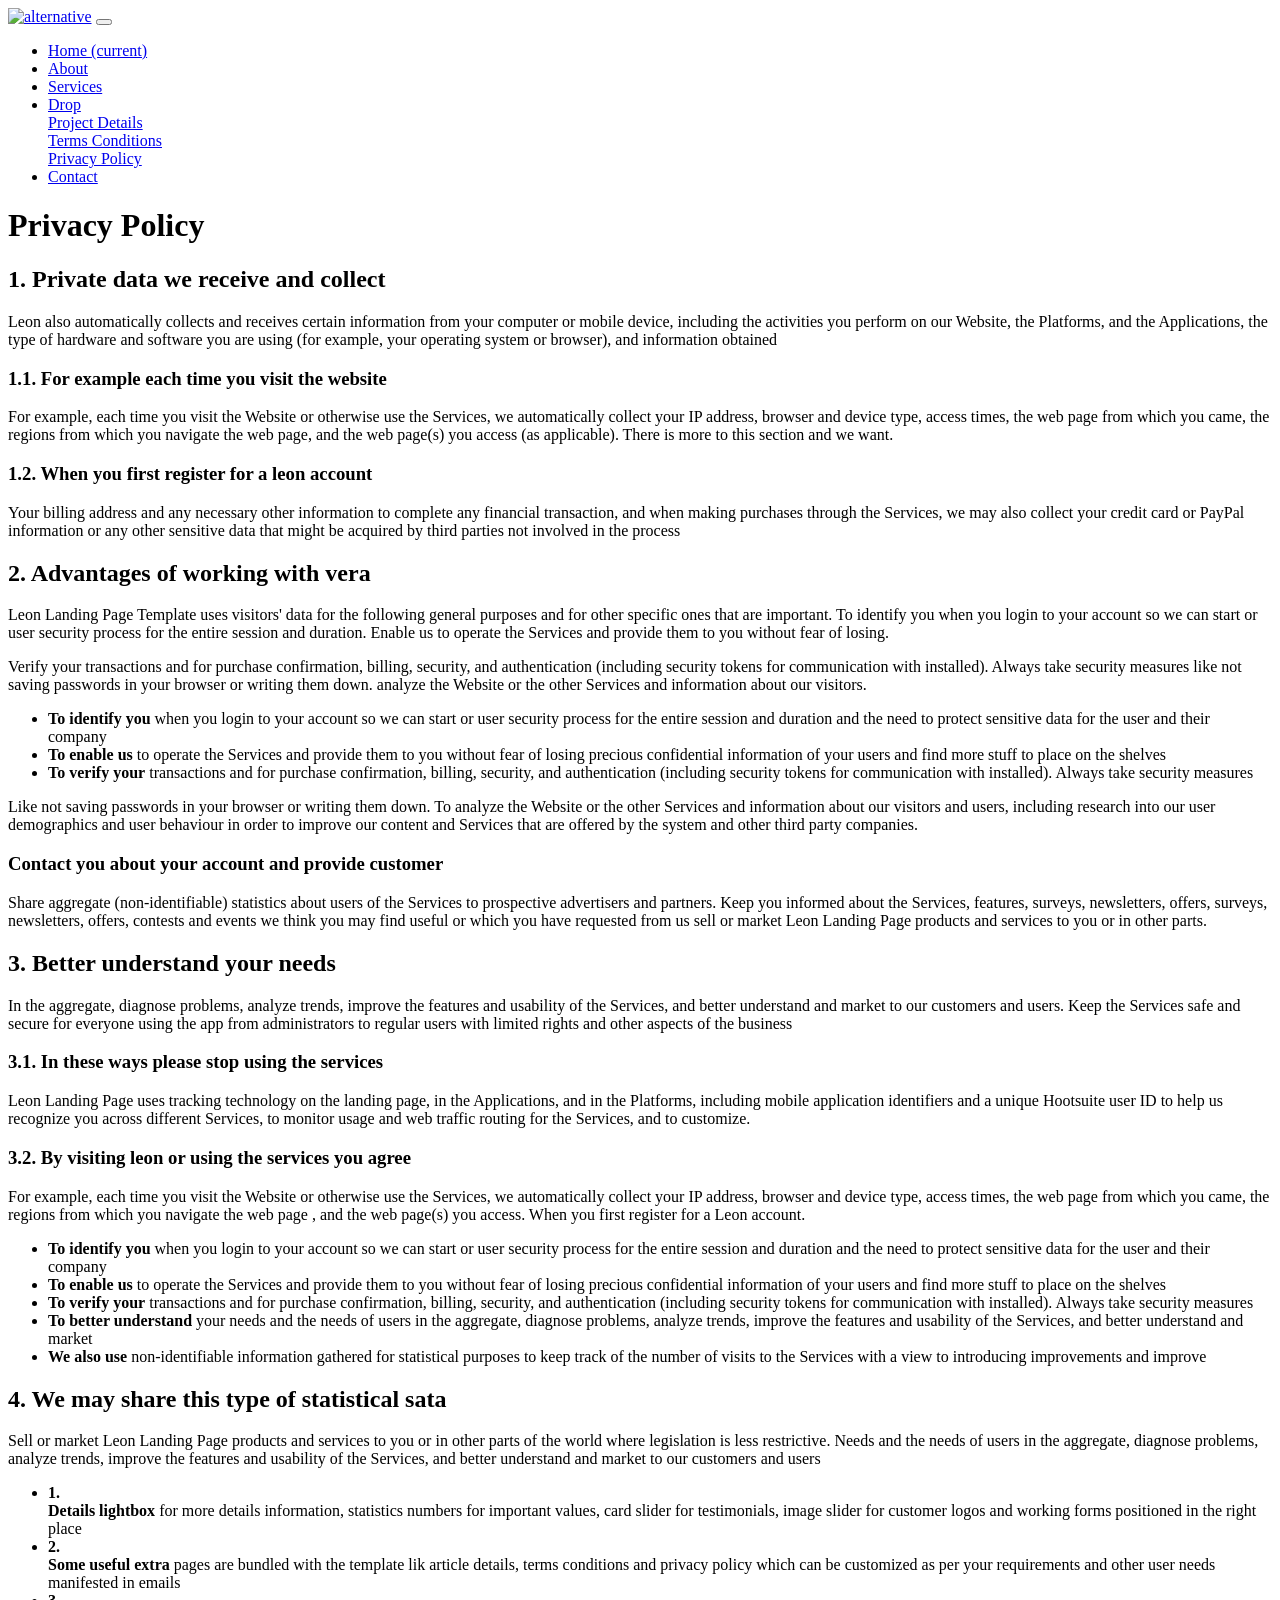
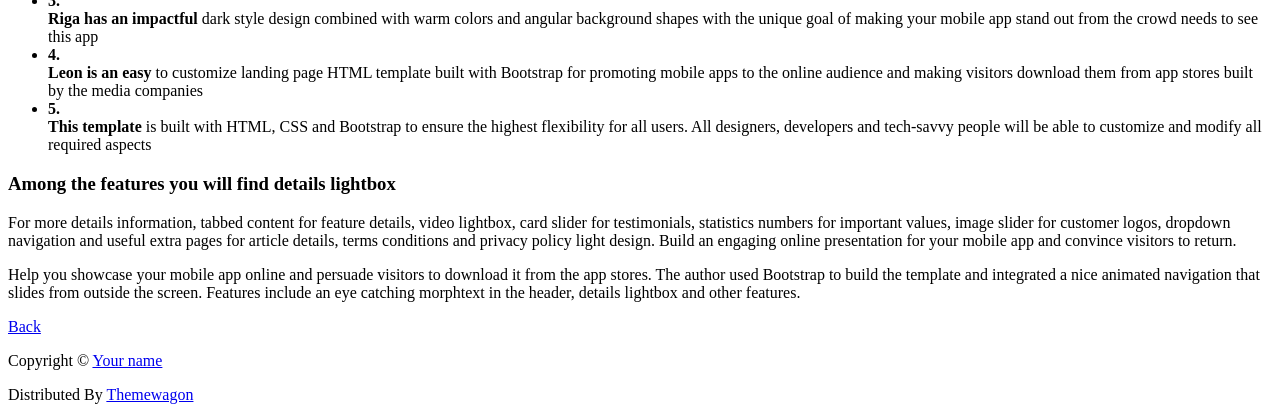
==== privacy.html @ e58524a7 "adding files" ====
<!DOCTYPE html>
<html lang="en">
<head>
    <meta charset="utf-8">
    <meta name="viewport" content="width=device-width, initial-scale=1, shrink-to-fit=no">
    
    <!-- SEO Meta Tags -->
    <meta name="description" content="Your description">
    <meta name="author" content="Your name">

    <!-- OG Meta Tags to improve the way the post looks when you share the page on Facebook, Twitter, LinkedIn -->
	<meta property="og:site_name" content="" /> <!-- website name -->
	<meta property="og:site" content="" /> <!-- website link -->
	<meta property="og:title" content=""/> <!-- title shown in the actual shared post -->
	<meta property="og:description" content="" /> <!-- description shown in the actual shared post -->
	<meta property="og:image" content="" /> <!-- image link, make sure it's jpg -->
	<meta property="og:url" content="" /> <!-- where do you want your post to link to -->
	<meta name="twitter:card" content="summary_large_image"> <!-- to have large image post format in Twitter -->

    <!-- Webpage Title -->
    <title>Privacy Policy - Mark</title>
    
    <!-- Styles -->
    <link rel="preconnect" href="https://fonts.gstatic.com">
    <link href="https://fonts.googleapis.com/css2?family=Open+Sans:ital,wght@0,400;0,600;0,700;1,400&family=Poppins:wght@600&display=swap" rel="stylesheet">
    <link href="css/bootstrap.css" rel="stylesheet">
    <link href="css/fontawesome-all.css" rel="stylesheet">
	<link href="css/styles.css" rel="stylesheet">
	
	<!-- Favicon  -->
    <link rel="icon" href="images/favicon.png">
</head>
<body data-spy="scroll" data-target=".fixed-top">
    
    <!-- Navigation -->
    <nav class="navbar navbar-expand-lg fixed-top navbar-dark">
        <div class="container">
            
            <!-- Image Logo -->
            <a class="navbar-brand logo-image" href="index.html"><img src="images/logo.svg" alt="alternative"></a>  

            <!-- Text Logo - Use this if you don't have a graphic logo -->
            <!-- <a class="navbar-brand logo-text page-scroll" href="index.html">Mark</a> -->

            <button class="navbar-toggler p-0 border-0" type="button" data-toggle="offcanvas">
                <span class="navbar-toggler-icon"></span>
            </button>

            <div class="navbar-collapse offcanvas-collapse" id="navbarsExampleDefault">
                <ul class="navbar-nav ml-auto">
                    <li class="nav-item">
                        <a class="nav-link page-scroll" href="index.html#header">Home <span class="sr-only">(current)</span></a>
                    </li>
                    <li class="nav-item">
                        <a class="nav-link page-scroll" href="index.html#about">About</a>
                    </li>
                    <li class="nav-item">
                        <a class="nav-link page-scroll" href="index.html#services">Services</a>
                    </li>
                    <li class="nav-item dropdown">
                        <a class="nav-link dropdown-toggle" href="#" id="dropdown01" data-toggle="dropdown" aria-haspopup="true" aria-expanded="false">Drop</a>
                        <div class="dropdown-menu" aria-labelledby="dropdown01">
                            <a class="dropdown-item page-scroll" href="project.html">Project Details</a>
                            <div class="dropdown-divider"></div>
                            <a class="dropdown-item page-scroll" href="terms.html">Terms Conditions</a>
                            <div class="dropdown-divider"></div>
                            <a class="dropdown-item page-scroll" href="privacy.html">Privacy Policy</a>
                        </div>
                    </li>
                    <li class="nav-item">
                        <a class="nav-link page-scroll" href="index.html#contact">Contact</a>
                    </li>
                </ul>
                <span class="nav-item social-icons">
                    <span class="fa-stack">
                        <a href="#your-link">
                            <i class="fas fa-circle fa-stack-2x"></i>
                            <i class="fab fa-facebook-f fa-stack-1x"></i>
                        </a>
                    </span>
                    <span class="fa-stack">
                        <a href="#your-link">
                            <i class="fas fa-circle fa-stack-2x"></i>
                            <i class="fab fa-twitter fa-stack-1x"></i>
                        </a>
                    </span>
                </span>
            </div> <!-- end of navbar-collapse -->
        </div> <!-- end of container -->
    </nav> <!-- end of navbar -->
    <!-- end of navigation -->


    <!-- Header -->
    <header class="ex-header">
        <div class="container">
            <div class="row">
                <div class="col-xl-10 offset-xl-1">
                    <h1>Privacy Policy</h1>
                </div> <!-- end of col -->
            </div> <!-- end of row -->
        </div> <!-- end of container -->
    </header> <!-- end of ex-header -->
    <!-- end of header -->


    <!-- Basic -->
    <div class="ex-basic-1 pt-5 pb-5">
        <div class="container">
            <div class="row">
                <div class="col-xl-10 offset-xl-1">
                    <h2 class="mt-5 mb-3">1. Private data we receive and collect</h2>
                    <p class="mb-5">Leon also automatically collects and receives certain information from your computer or mobile device, including the activities you perform on our Website, the Platforms, and the Applications, the type of hardware and software you are using (for example, your operating system or browser), and information obtained</p>
                    <h3>1.1. For example each time you visit the website</h3>
                    <p class="mb-5">For example, each time you visit the Website or otherwise use the Services, we automatically collect your IP address, browser and device type, access times, the web page from which you came, the regions from which you navigate the web page, and the web page(s) you access (as applicable). There is more to this section and we want.</p>
                    <h3>1.2. When you first register for a leon account</h3>
                    <p class="mb-5">Your billing address and any necessary other information to complete any financial transaction, and when making purchases through the Services, we may also collect your credit card or PayPal information or any other sensitive data that might be acquired by third parties not involved in the process</p>
                    
                    <h2 class="mb-3">2. Advantages of working with vera</h2>
                    <p>Leon Landing Page Template uses visitors' data for the following general purposes and for other specific ones that are important. To identify you when you login to your account so we can start or user security process for the entire session and duration. Enable us to operate the Services and provide them to you without fear of losing.</p>
                    <p class="mb-4">Verify your transactions and for purchase confirmation, billing, security, and authentication (including security tokens for communication with installed). Always take security measures like not saving passwords in your browser or writing them down. analyze the Website or the other Services and information about our visitors.</p>
                    <ul class="list-unstyled li-space-lg mb-4">
                        <li class="media">
                            <i class="fas fa-square"></i>
                            <div class="media-body"><strong>To identify you</strong> when you login to your account so we can start or user security process for the entire session and duration and the need to protect sensitive data for the user and their company</div>
                        </li>
                        <li class="media">
                            <i class="fas fa-square"></i>
                            <div class="media-body"><strong>To enable us</strong> to operate the Services and provide them to you without fear of losing precious confidential information of your users and find more stuff to place on the shelves</div>
                        </li>
                        <li class="media">
                            <i class="fas fa-square"></i>
                            <div class="media-body"><strong>To verify your</strong> transactions and for purchase confirmation, billing, security, and authentication (including security tokens for communication with installed). Always take security measures</div>
                        </li>
                    </ul>
                    <p class="mb-5">Like not saving passwords in your browser or writing them down. To analyze the Website or the other Services and information about our visitors and users, including research into our user demographics and user behaviour in order to improve our content and Services that are offered by the system and other third party companies.</p>
                    <div class="text-box mb-5">
                        <h3>Contact you about your account and provide customer</h3>
                        <p>Share aggregate (non-identifiable) statistics about users of the Services to prospective advertisers and partners. Keep you informed about the Services, features, surveys, newsletters, offers, surveys, newsletters, offers, contests and events we think you may find useful or which you have requested from us sell or market Leon Landing Page products and services to you or in other parts.</p>
                    </div> <!-- end of text-box -->
                    
                    <h2 class="mb-3">3. Better understand your needs</h2>
                    <p class="mb-5"> In the aggregate, diagnose problems, analyze trends, improve the features and usability of the Services, and better understand and market to our customers and users. Keep the Services safe and secure for everyone using the app from administrators to regular users with limited rights and other aspects of the business</p>
                    <h3>3.1. In these ways please stop using the services</h3>
                    <p class="mb-5">Leon Landing Page uses tracking technology on the landing page, in the Applications, and in the Platforms, including mobile application identifiers and a unique Hootsuite user ID to help us recognize you across different Services, to monitor usage and web traffic routing for the Services, and to customize.</p>
                    <h3>3.2. By visiting leon or using the services you agree</h3>
                    <p class="mb-5">For example, each time you visit the Website or otherwise use the Services, we automatically collect your IP address, browser and device type, access times, the web page from which you came, the regions from which you navigate the web page , and the web page(s) you access. When you first register for a Leon account.</p>
                    <div class="text-box mb-5">
                        <ul class="list-unstyled li-space-lg">
                            <li class="media">
                                <i class="fas fa-square"></i>
                                <div class="media-body"><strong>To identify you</strong> when you login to your account so we can start or user security process for the entire session and duration and the need to protect sensitive data for the user and their company</div>
                            </li>
                            <li class="media">
                                <i class="fas fa-square"></i>
                                <div class="media-body"><strong>To enable us</strong> to operate the Services and provide them to you without fear of losing precious confidential information of your users and find more stuff to place on the shelves</div>
                            </li>
                            <li class="media">
                                <i class="fas fa-square"></i>
                                <div class="media-body"><strong>To verify your</strong> transactions and for purchase confirmation, billing, security, and authentication (including security tokens for communication with installed). Always take security measures</div>
                            </li>
                            <li class="media">
                                <i class="fas fa-square"></i>
                                <div class="media-body"><strong>To better understand</strong> your needs and the needs of users in the aggregate, diagnose problems, analyze trends, improve the features and usability of the Services, and better understand and market</div>
                            </li>
                            <li class="media">
                                <i class="fas fa-square"></i>
                                <div class="media-body"><strong>We also use</strong> non-identifiable information gathered for statistical purposes to keep track of the number of visits to the Services with a view to introducing improvements and improve</div>
                            </li>
                        </ul>
                    </div> <!-- end of text-box -->
                    
                    <h2 class="mb-3">4. We may share this type of statistical sata</h2>
                    <p class="mb-4">Sell or market Leon Landing Page products and services to you or in other parts of the world where legislation is less restrictive. Needs and the needs of users in the aggregate, diagnose problems, analyze trends, improve the features and usability of the Services, and better understand and market to our customers and users</p>
                    <ul class="list-unstyled li-space-lg mb-5">
                        <li class="media">
                            <strong>1.</strong>
                            <div class="media-body"><strong>Details lightbox</strong> for more details information, statistics numbers for important values, card slider for testimonials, image slider for customer logos and working forms positioned in the right place</div>
                        </li>
                        <li class="media">
                            <strong>2.</strong>
                            <div class="media-body"><strong>Some useful extra</strong> pages are bundled with the template lik article details, terms conditions and privacy policy which can be customized as per your requirements and other user needs manifested in emails</div>
                        </li>
                        <li class="media">
                            <strong>3.</strong>
                            <div class="media-body"><strong>Riga has an impactful</strong> dark style design combined with warm colors and angular background shapes with the unique goal of making your mobile app stand out from the crowd needs to see this app</div>
                        </li>
                        <li class="media">
                            <strong>4.</strong>
                            <div class="media-body"><strong>Leon is an easy</strong> to customize landing page HTML template built with Bootstrap for promoting mobile apps to the online audience and making visitors download them from app stores built by the media companies</div>
                        </li>
                        <li class="media">
                            <strong>5.</strong>
                            <div class="media-body"><strong>This template</strong> is built with HTML, CSS and Bootstrap to ensure the highest flexibility for all users. All designers, developers and tech-savvy people will be able to customize and modify all required aspects</div>
                        </li>
                    </ul>
                    
                    <div class="text-box mb-5">
                        <h3>Among the features you will find details lightbox</h3>
                        <p>For more details information, tabbed content for feature details, video lightbox, card slider for testimonials, statistics numbers for important values, image slider for customer logos, dropdown navigation and useful extra pages for article details, terms conditions and privacy policy light design. Build an engaging online presentation for your mobile app and convince visitors to return.</p>
                    </div> <!-- end of text-box -->
                    <p class="mb-5">Help you showcase your mobile app online and persuade visitors to download it from the app stores. The author used Bootstrap to build the template and integrated a nice animated navigation that slides from outside the screen. Features include an eye catching morphtext in the header, details lightbox and other features.</p>
                    
                    <a class="btn-solid-reg mb-5" href="index.html">Back</a>
                </div> <!-- end of col -->
            </div> <!-- end of row -->
        </div> <!-- end of container -->
    </div> <!-- end of ex-basic-1 -->
    <!-- end of basic -->


    <!-- Footer -->
    <div class="footer bg-gray">
        <div class="container">
            <div class="row">
                <div class="col-lg-12">
                    <div class="social-container">
                        <span class="fa-stack">
                            <a href="#your-link">
                                <i class="fas fa-circle fa-stack-2x"></i>
                                <i class="fab fa-facebook-f fa-stack-1x"></i>
                            </a>
                        </span>
                        <span class="fa-stack">
                            <a href="#your-link">
                                <i class="fas fa-circle fa-stack-2x"></i>
                                <i class="fab fa-twitter fa-stack-1x"></i>
                            </a>
                        </span>
                        <span class="fa-stack">
                            <a href="#your-link">
                                <i class="fas fa-circle fa-stack-2x"></i>
                                <i class="fab fa-pinterest-p fa-stack-1x"></i>
                            </a>
                        </span>
                        <span class="fa-stack">
                            <a href="#your-link">
                                <i class="fas fa-circle fa-stack-2x"></i>
                                <i class="fab fa-instagram fa-stack-1x"></i>
                            </a>
                        </span>
                        <span class="fa-stack">
                            <a href="#your-link">
                                <i class="fas fa-circle fa-stack-2x"></i>
                                <i class="fab fa-youtube fa-stack-1x"></i>
                            </a>
                        </span>
                    </div> <!-- end of social-container -->
                </div> <!-- end of col -->
            </div> <!-- end of row -->
        </div> <!-- end of container -->
    </div> <!-- end of footer -->  
    <!-- end of footer -->


    <!-- Copyright -->
    <div class="copyright bg-gray">
        <div class="container">
            <div class="row">
                <div class="col-lg-12">
                    <p class="p-small">Copyright © <a class="no-line" href="#your-link">Your name</a></p>
                </div> <!-- end of col -->
            </div> <!-- enf of row -->
        </div> <!-- end of container -->

        <div class="container">
            <div class="row">
                <div class="col-lg-12">
                    <p class="p-small">Distributed By <a class="no-line" href="https://themewagon.com/">Themewagon</a></p>
                </div> <!-- end of col -->
            </div> <!-- enf of row -->
        </div> <!-- end of container -->
    </div> <!-- end of copyright --> 
    <!-- end of copyright -->
    
    	
    <!-- Scripts -->
    <script src="js/jquery.min.js"></script> <!-- jQuery for Bootstrap's JavaScript plugins -->
    <script src="js/bootstrap.min.js"></script> <!-- Bootstrap framework -->
    <script src="js/jquery.easing.min.js"></script> <!-- jQuery Easing for smooth scrolling between anchors -->
    <script src="js/scripts.js"></script> <!-- Custom scripts -->
</body>
</html>
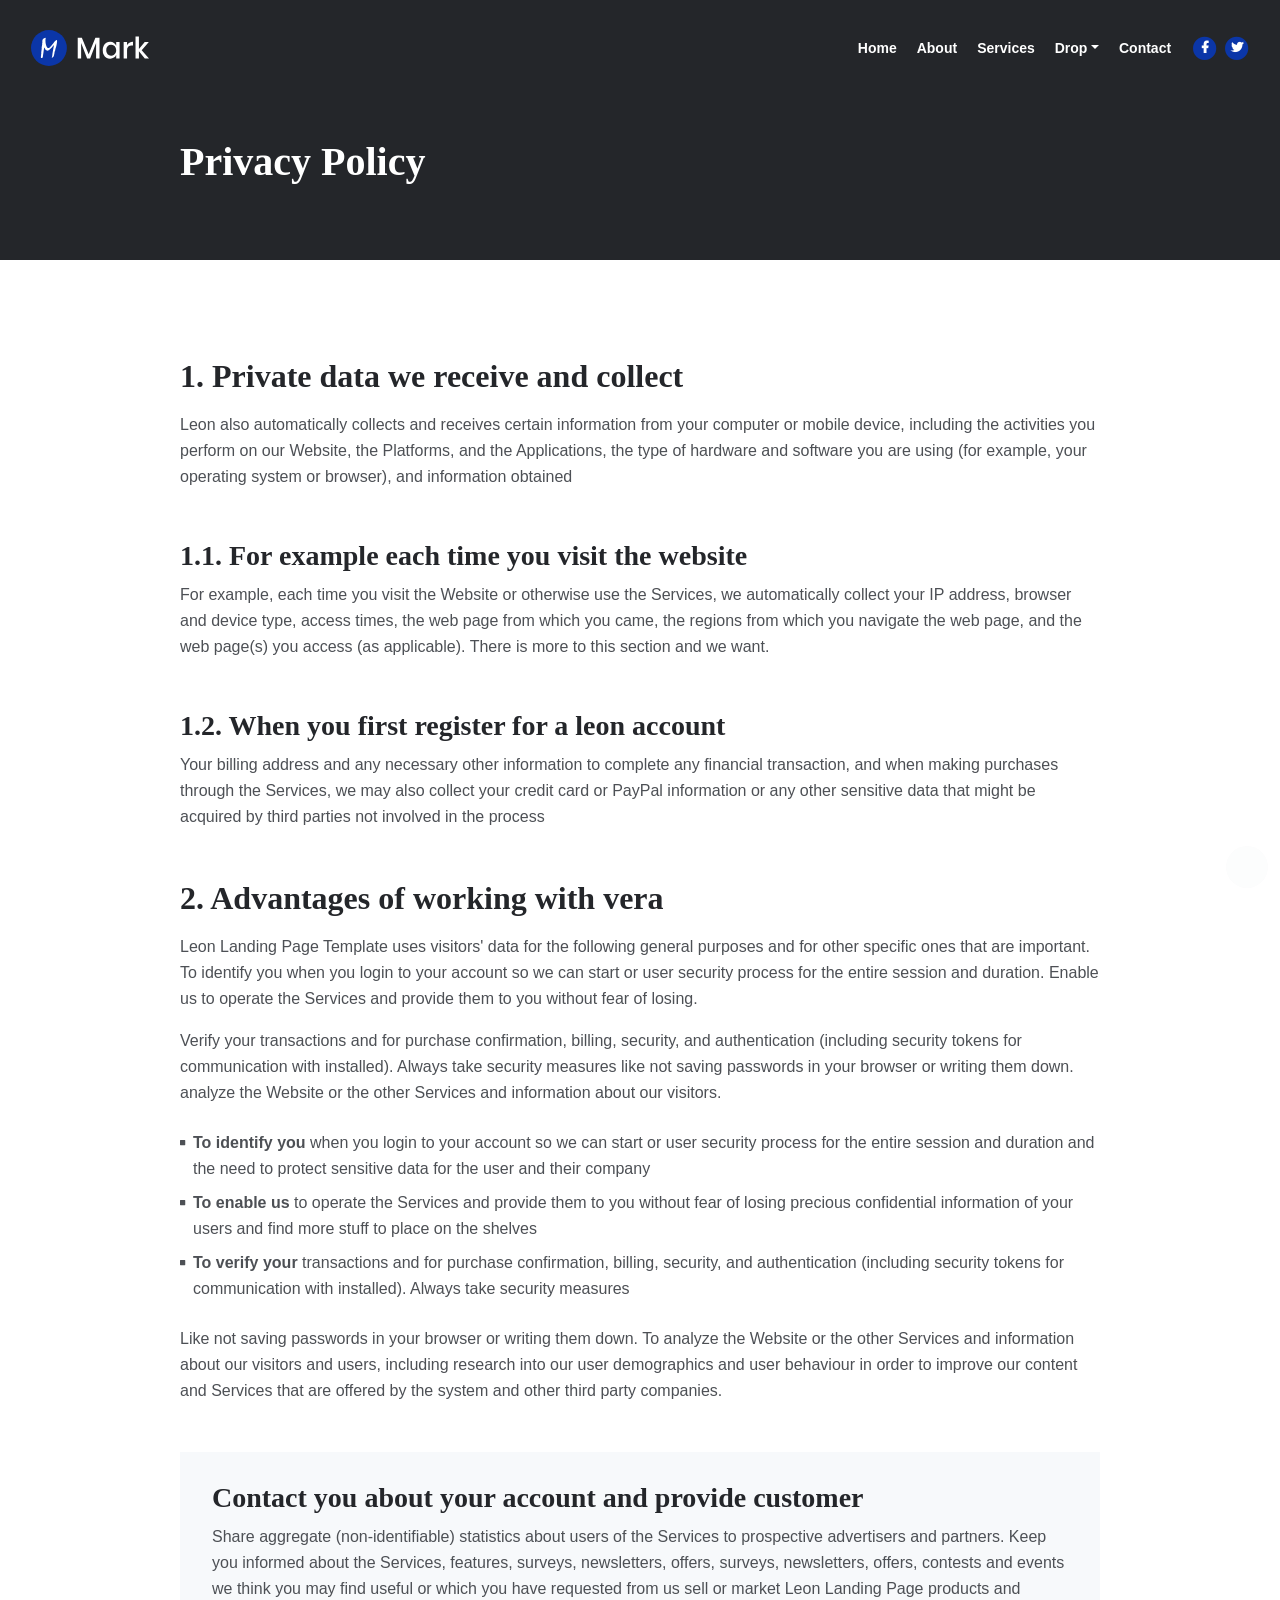
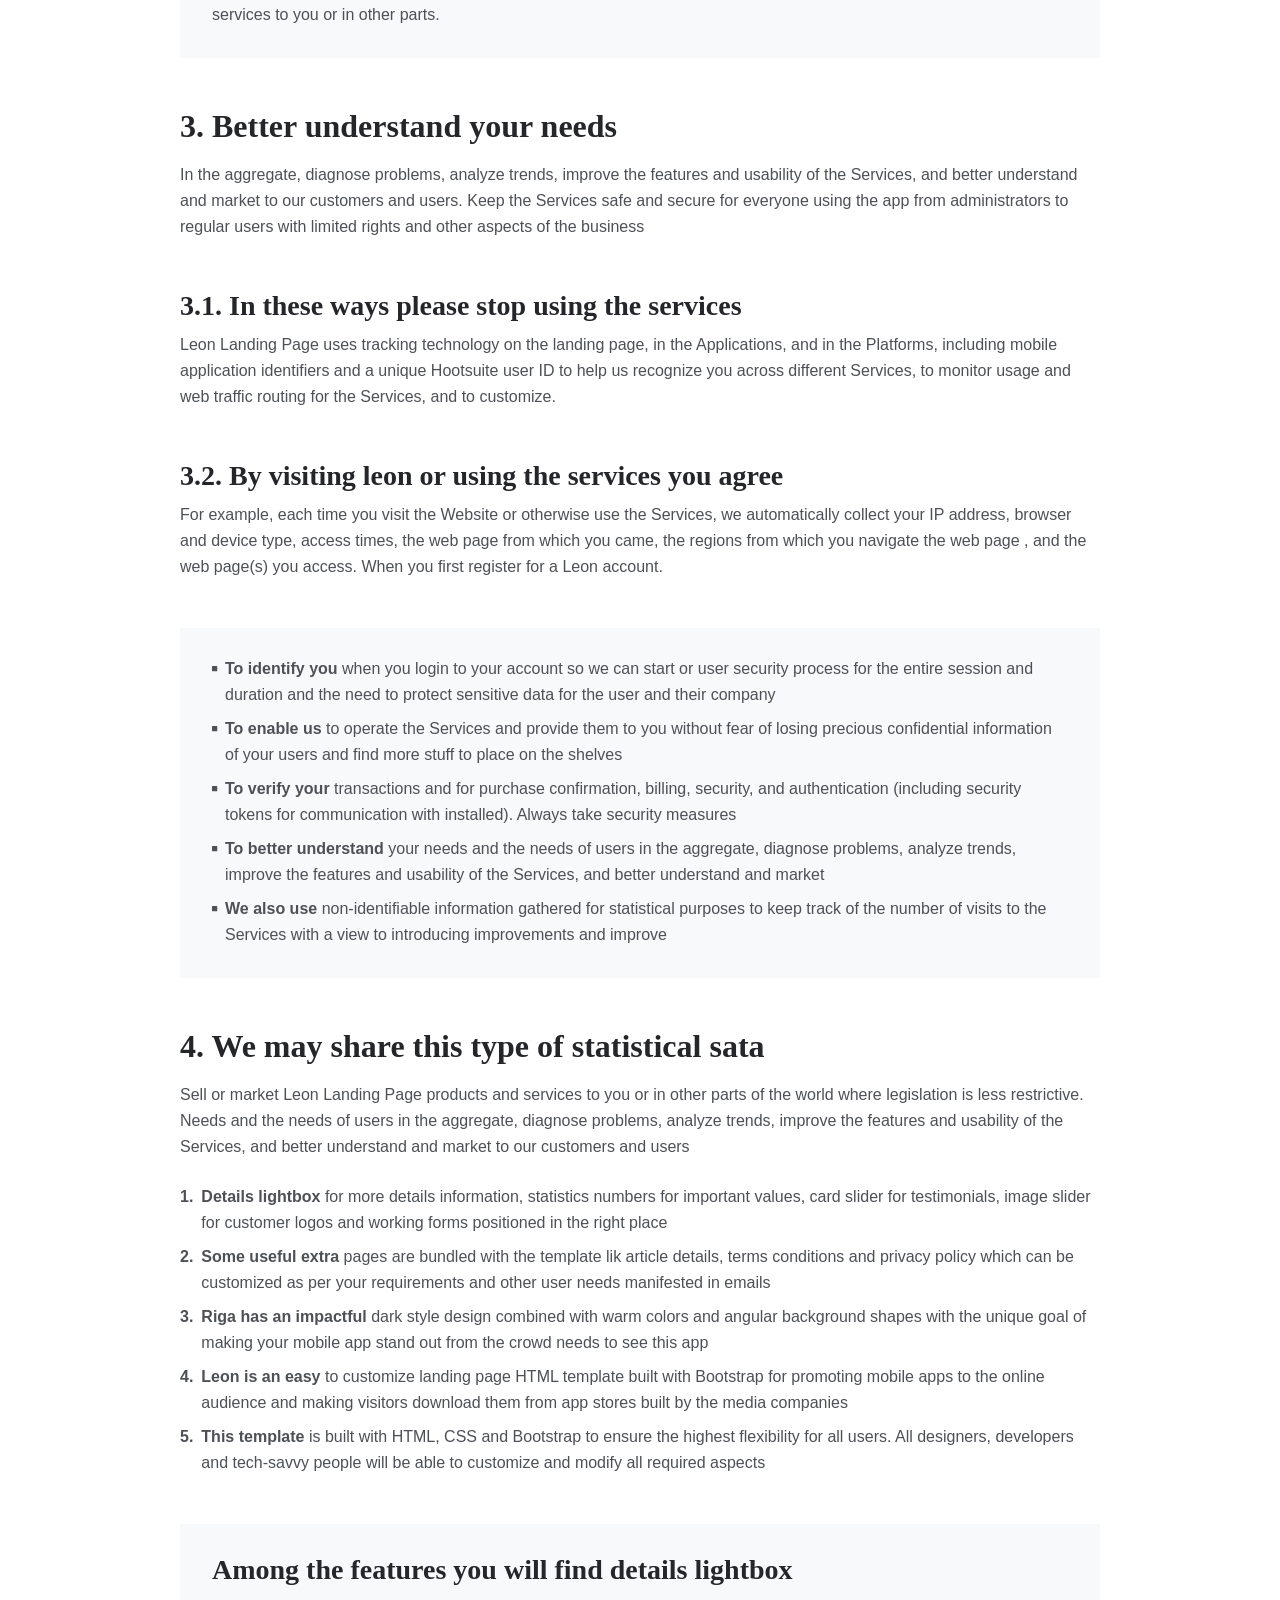
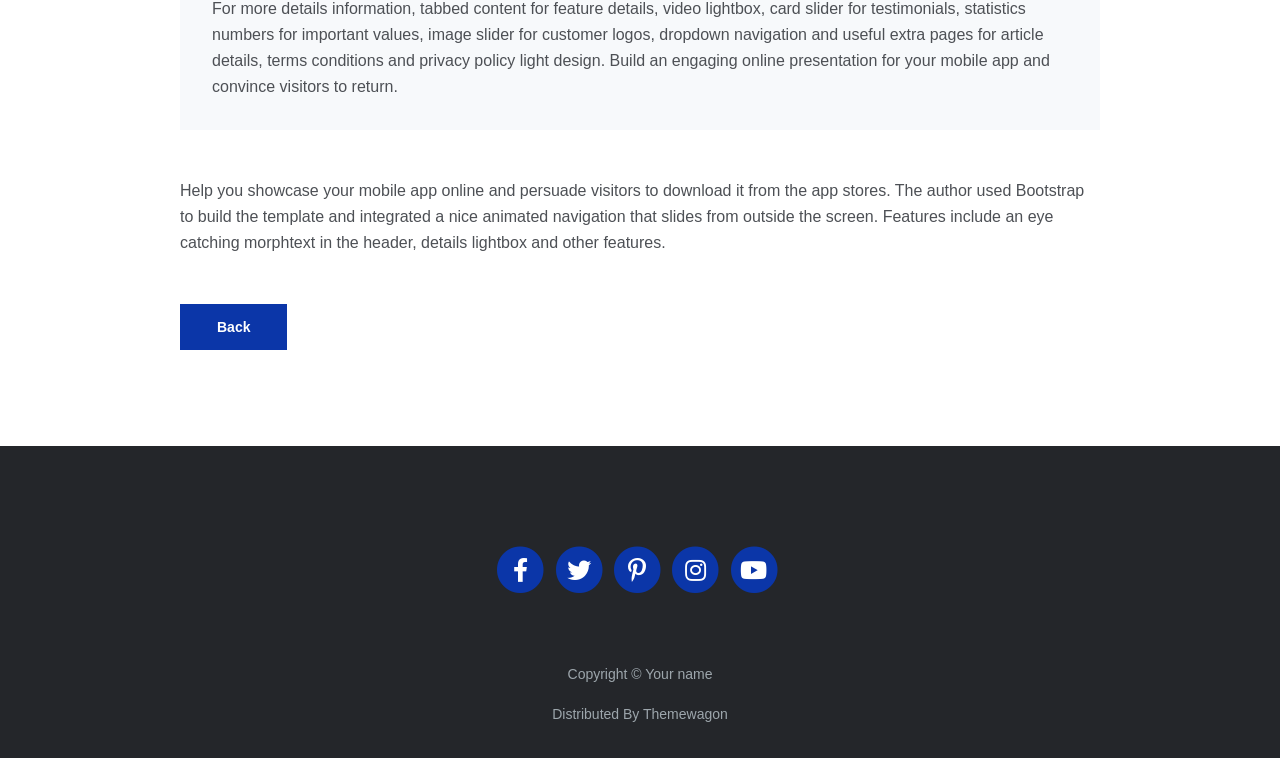
==== commit e9866525: "update logo" ====
--- a/privacy.html
+++ b/privacy.html
@@ -28,7 +28,7 @@
 	<link href="css/styles.css" rel="stylesheet">
 	
 	<!-- Favicon  -->
-    <link rel="icon" href="images/favicon.png">
+    <link rel="icon" href="images/kiranaicon.png">
 </head>
 <body data-spy="scroll" data-target=".fixed-top">
     
--- a/css/styles.css
+++ b/css/styles.css
@@ -0,0 +1,1280 @@
+/* Description: Master CSS file */
+
+/*****************************************
+Table Of Contents:
+- General Styles
+- Navigation
+- Header
+- About
+- Services
+- Details
+- Projects
+- Works
+- Testimonials
+- Questions
+- Contact
+- Footer 
+- Copyright
+- Back To Top Button
+- Extra Pages
+- Media Queries
+******************************************/
+
+/*****************************************
+Colors:
+- Backgrounds, navbar - black #24262a
+- Backgrounds - light gray #f7f9fb
+- Buttons, icons - blue #0b36a8
+- Headings text - black #24262a
+- Body text - dark gray #4d5055
+******************************************/
+
+
+/**************************/
+/*     General Styles     */
+/**************************/
+body,
+html {
+    width: 100%;
+	height: 100%;
+}
+
+body, p {
+	color: #4d5055; 
+	font: 400 1rem/1.625rem "Open Sans", sans-serif;
+}
+
+h1 {
+	color: #24262a;
+	font-weight: 700;
+	font-size: 2.5rem;
+	line-height: 3.25rem;
+	font-family: "Poppins"
+}
+
+h2 {
+	color: #24262a;
+	font-weight: 700;
+	font-size: 2rem;
+	line-height: 2.5rem;
+	font-family: "Poppins"
+}
+
+h3 {
+	color: #24262a;
+	font-weight: 700;
+	font-size: 1.75rem;
+	line-height: 2.25rem;
+	font-family: "Poppins"
+}
+
+h4 {
+	color: #24262a;
+	font-weight: 700;
+	font-size: 1.5rem;
+	line-height: 2rem;
+	font-family: "Poppins"
+}
+
+h5 {
+	color: #24262a;
+	font-weight: 700;
+	font-size: 1.25rem;
+	line-height: 1.625rem;
+	font-family: "Poppins"
+}
+
+h6 {
+	color: #24262a;
+	font-weight: 700;
+	font-size: 1rem;
+	line-height: 1.375rem;
+	font-family: "Poppins"
+}
+
+.p-large {
+	font-size: 1.125rem;
+	line-height: 1.75rem;
+}
+
+.p-small {
+	font-size: 0.875rem;
+	line-height: 1.5rem;
+}
+
+.testimonial-text {
+	font-style: italic;
+}
+
+.testimonial-author {
+	font-weight: 700;
+	font-size: 1rem;
+	line-height: 1.5rem;
+}
+
+.li-space-lg li {
+	margin-bottom: 0.5rem;
+}
+
+a {
+	color: #4d5055;
+	text-decoration: underline;
+}
+
+a:hover {
+	color: #4d5055;
+	text-decoration: underline;
+}
+
+.no-line {
+	text-decoration: none;
+}
+
+.no-line:hover {
+	text-decoration: none;
+}
+
+.blue {
+	color: #2259ec;
+}
+
+.bg-gray {
+	background-color: #f7f9fb;
+}
+
+.section-divider {
+	display: block;
+	height: 1px;
+	margin: 0;
+	border: none;
+	background-color: #d3dae2;
+}
+
+.btn-solid-reg {
+	display: inline-block;
+	padding: 1.375rem 2.25rem 1.375rem 2.25rem;
+	border: 1px solid #0b36a8;
+	background-color: #0b36a8;
+	color: #ffffff;
+	font-weight: 600;
+	font-size: 0.875rem;
+	line-height: 0;
+	text-decoration: none;
+	transition: all 0.2s;
+}
+
+.btn-solid-reg:hover {
+	background-color: transparent;
+	color: #0b36a8; /* needs to stay here because of the color property of a tag */
+	text-decoration: none;
+}
+
+.btn-solid-lg {
+	display: inline-block;
+	padding: 1.625rem 2.625rem 1.625rem 2.625rem;
+	border: 1px solid #0b36a8;
+	background-color: #0b36a8;
+	color: #ffffff;
+	font-weight: 600;
+	font-size: 0.875rem;
+	line-height: 0;
+	text-decoration: none;
+	transition: all 0.2s;
+}
+
+.btn-solid-lg:hover {
+	background-color: transparent;
+	color: #0b36a8; /* needs to stay here because of the color property of a tag */
+	text-decoration: none;
+}
+
+.btn-outline-reg {
+	display: inline-block;
+	padding: 1.375rem 2.25rem 1.375rem 2.25rem;
+	border: 1px solid #24262a;
+	background-color: transparent;
+	color: #24262a;
+	font-weight: 600;
+	font-size: 0.875rem;
+	line-height: 0;
+	text-decoration: none;
+	transition: all 0.2s;
+}
+
+.btn-outline-reg:hover {
+	background-color: #24262a;
+	color: #ffffff;
+	text-decoration: none;
+}
+
+.btn-outline-lg {
+	display: inline-block;
+	padding: 1.625rem 2.625rem 1.625rem 2.625rem;
+	border: 1px solid #24262a;
+	background-color: transparent;
+	color: #24262a;
+	font-weight: 600;
+	font-size: 0.875rem;
+	line-height: 0;
+	text-decoration: none;
+	transition: all 0.2s;
+}
+
+.btn-outline-lg:hover {
+	background-color: #24262a;
+	color: #ffffff;
+	text-decoration: none;
+}
+
+.btn-outline-sm {
+	display: inline-block;
+	padding: 1rem 1.5rem 1rem 1.5rem;
+	border: 1px solid #24262a;
+	background-color: transparent;
+	color: #24262a;
+	font-weight: 600;
+	font-size: 0.875rem;
+	line-height: 0;
+	text-decoration: none;
+	transition: all 0.2s;
+}
+
+.btn-outline-sm:hover {
+	background-color: #24262a;
+	color: #ffffff;
+	text-decoration: none;
+}
+
+.form-group {
+	position: relative;
+	margin-bottom: 1.25rem;
+}
+
+.label-control {
+	position: absolute;
+	top: 0.875rem;
+	left: 1.5rem;
+	color: #7d838a;
+	opacity: 1;
+	font-size: 0.875rem;
+	line-height: 1.375rem;
+	cursor: text;
+	transition: all 0.2s ease;
+}
+
+.form-control-input:focus + .label-control,
+.form-control-input.notEmpty + .label-control,
+.form-control-textarea:focus + .label-control,
+.form-control-textarea.notEmpty + .label-control {
+	top: 0.125rem;
+	color: #4d5055;
+	opacity: 1;
+	font-size: 0.75rem;
+	font-weight: 700;
+}
+
+.form-control-input,
+.form-control-select {
+	display: block; /* needed for proper display of the label in Firefox, IE, Edge */
+	width: 100%;
+	padding-top: 1.125rem;
+	padding-bottom: 0.125rem;
+	padding-left: 1.5rem;
+	border: 1px solid #cbcbd1;
+	background-color: #ffffff;
+	color: #4d5055;
+	font-size: 0.875rem;
+	line-height: 1.875rem;
+	transition: all 0.2s;
+	-webkit-appearance: none; /* removes inner shadow on form inputs on ios safari */
+}
+
+.form-control-select {
+	padding-top: 0.5rem;
+	padding-bottom: 0.5rem;
+	height: 3.25rem;
+	color: #7d838a;
+}
+
+select {
+    /* you should keep these first rules in place to maintain cross-browser behavior */
+    -webkit-appearance: none;
+	-moz-appearance: none;
+	-ms-appearance: none;
+    -o-appearance: none;
+    appearance: none;
+    background-image: url('../images/down-arrow.png');
+    background-position: 96% 50%;
+    background-repeat: no-repeat;
+    outline: none;
+}
+
+.form-control-textarea {
+	display: block; /* used to eliminate a bottom gap difference between Chrome and IE/FF */
+	width: 100%;
+	height: 14rem; /* used instead of html rows to normalize height between Chrome and IE/FF */
+	padding-top: 1.5rem;
+	padding-left: 1.3125rem;
+	border: 1px solid #cbcbd1;
+	background-color: #ffffff;
+	color: #4d5055;
+	font-size: 0.875rem;
+	line-height: 1.5rem;
+	transition: all 0.2s;
+}
+
+.form-control-input:focus,
+.form-control-select:focus,
+.form-control-textarea:focus {
+	border: 1px solid #a1a1a1;
+	outline: none; /* Removes blue border on focus */
+}
+
+.form-control-input:hover,
+.form-control-select:hover,
+.form-control-textarea:hover {
+	border: 1px solid #a1a1a1;
+}
+
+.checkbox {
+	font-size: 0.75rem;
+	line-height: 1.25rem;
+}
+
+input[type='checkbox'] {
+	vertical-align: -10%;
+	margin-right: 0.5rem;
+}
+
+.form-control-submit-button {
+	display: inline-block;
+	width: 100%;
+	height: 3.25rem;
+	border: 1px solid #0b36a8;
+	border-radius: 32px;
+	background-color: #0b36a8;
+	color: #ffffff;
+	font-weight: 600;
+	font-size: 0.875rem;
+	line-height: 0;
+	cursor: pointer;
+	transition: all 0.2s;
+}
+
+.form-control-submit-button:hover {
+	border: 1px solid #24262a;
+	background-color: transparent;
+	color: #24262a;
+}
+
+
+/**********************/
+/*     Navigation     */
+/**********************/
+.navbar {
+	background-color: #24262a;
+	font-weight: 600;
+	font-size: 0.875rem;
+	line-height: 0.875rem;
+	box-shadow: 0 1px 6px 0 rgba(0, 0, 0, 0.025);
+}
+
+.navbar .navbar-brand {
+	padding-top: 0.125rem;
+	padding-bottom: 0.125rem;
+}
+
+.navbar .logo-image img {
+    width: 118px;
+	height: 36px;
+}
+
+.navbar .logo-text {
+	color: #ffffff;
+	font-weight: 700;
+	font-size: 1.875rem;
+	line-height: 1rem;
+	text-decoration: none;
+}
+
+.offcanvas-collapse {
+	position: fixed;
+	top: 3.25rem; /* adjusts the height between the top of the page and the offcanvas menu */
+	bottom: 0;
+	left: 100%;
+	width: 100%;
+	padding-right: 1rem;
+	padding-left: 1rem;
+	overflow-y: auto;
+	visibility: hidden;
+	background-color: #24262a;
+	transition: visibility .3s ease-in-out, -webkit-transform .3s ease-in-out;
+	transition: transform .3s ease-in-out, visibility .3s ease-in-out;
+	transition: transform .3s ease-in-out, visibility .3s ease-in-out, -webkit-transform .3s ease-in-out;
+}
+
+.offcanvas-collapse.open {
+	visibility: visible;
+	-webkit-transform: translateX(-100%);
+	transform: translateX(-100%);
+}
+
+.navbar .navbar-nav {
+	margin-top: 0.75rem;
+	margin-bottom: 0.5rem;
+}
+
+.navbar .nav-item .nav-link {
+	padding-top: 0.625rem;
+	padding-bottom: 0.625rem;
+	color: #ffffff;
+	text-decoration: none;
+	transition: all 0.2s ease;
+}
+
+.navbar .nav-item.dropdown.show .nav-link,
+.navbar .nav-item .nav-link:hover,
+.navbar .nav-item .nav-link.active {
+	color: #9c9ead;
+}
+
+/* Dropdown Menu */
+.navbar .dropdown .dropdown-menu {
+	animation: fadeDropdown 0.2s; /* required for the fade animation */
+}
+
+@keyframes fadeDropdown {
+    0% {
+        opacity: 0;
+    }
+
+    100% {
+        opacity: 1;
+	}
+}
+
+.navbar .dropdown-menu {
+	margin-top: 0.5rem;
+	margin-bottom: 0.5rem;
+	border: none;
+	background-color: #24262a;
+}
+
+.navbar .dropdown-item {
+	padding-top: 0.5rem;
+	padding-bottom: 0.5rem;
+	color: #ffffff;
+	font-weight: 600;
+	font-size: 0.875rem;
+	line-height: 0.875rem;
+	text-decoration: none;
+}
+
+.navbar .dropdown-item:hover {
+	background-color: #24262a;
+	color: #9c9ead;
+}
+
+.navbar .dropdown-divider {
+	width: 100%;
+	height: 1px;
+	margin: 0.5rem auto 0.5rem auto;
+	border: none;
+	background-color: #505050;
+}
+/* end of dropdown menu */
+
+.navbar .fa-stack {
+	width: 2em;
+	margin-right: 0.25rem;
+	font-size: 0.75rem;
+}
+
+.navbar .fa-stack-2x {
+	color: #0b36a8;
+	transition: all 0.2s ease;
+}
+
+.navbar .fa-stack-1x {
+	color: #ffffff;
+	transition: all 0.2s ease;
+}
+
+.navbar .fa-stack:hover .fa-stack-2x {
+	color: #ffffff;
+}
+
+.navbar .fa-stack:hover .fa-stack-1x {
+	color: #0b36a8;
+}
+
+.navbar .navbar-toggler {
+	padding: 0;
+	border: none;
+	font-size: 1.25rem;
+}
+
+
+/******************/
+/*     Header     */
+/******************/
+.header {
+	padding-top: 7rem;
+	padding-bottom: 5.5rem;
+	background: linear-gradient(rgba(0, 0, 0, 0.1), rgba(0, 0, 0, 0.1)), url('../images/header.png') center center no-repeat;
+	background-size: cover;
+	text-align: center;
+}
+
+.header .h1-large {
+	margin-bottom: 1.75rem;
+	color: #ffffff;
+}
+
+.header .btn-solid-lg:hover {
+	border: 1px solid #ffffff;
+	color: #ffffff;
+}
+
+.header .btn-outline-lg {
+	padding: 1.625rem 1.625rem 1.625rem 1.625rem;
+	border: none;
+	color: #ffffff;
+}
+
+.header .btn-outline-lg:hover {
+	background: transparent;
+	color: #9c9ead;
+	text-decoration: none;
+}
+
+.header .btn-outline-lg .fas {
+	margin-right: 0.375rem;
+}
+
+
+/*****************/
+/*     About     */
+/*****************/
+.basic-1 {
+	padding-top: 7.75rem;
+	padding-bottom: 5.25rem;
+}
+
+.basic-1 .text-container {
+	margin-bottom: 3rem;
+}
+
+.basic-1 .time {
+	margin-bottom: 0.5rem;
+	color: #0b36a8;
+	font-weight: 600;
+	font-size: 0.875rem;
+	line-height: 1.5rem;
+	font-family: "Poppins";
+}
+
+.basic-1 h6 {
+	margin-bottom: 0.125rem;
+}
+
+
+/********************/
+/*     Services     */
+/********************/
+.basic-2 {
+	padding-top: 7.75rem;
+	padding-bottom: 5.25rem;
+}
+
+.basic-2 .h2-heading {
+	margin-bottom: 0.75rem;
+	text-align: center;
+}
+
+.basic-2 .p-heading {
+	margin-bottom: 4rem;
+	text-align: center;
+}
+
+.basic-2 .text-box {
+	margin-bottom: 3rem;
+	padding: 3.5rem 1rem 2.125rem 1rem;
+	border: 1px solid #cfd7de;
+}
+
+.basic-2 .fas,
+.basic-2 .far {
+	margin-bottom: 1.75rem;
+	color: #0b36a8;
+	font-size: 3.5rem;
+}
+
+.basic-2 h4 {
+	letter-spacing: 1px;
+}
+
+
+/*******************/
+/*     Details     */
+/*******************/
+.split .area-1 {
+	height: 430px;
+	background: linear-gradient(to bottom right, rgba(25, 26, 29, 0.5), rgba(25, 26, 29, 0.5)), url('../images/kirana.png') center center no-repeat;
+	background-size: cover;
+}
+
+.split .area-2 {
+	padding-top: 7.75rem;
+	padding-bottom: 7.75rem;
+}
+
+.split p {
+	margin-bottom: 2.25rem;
+}
+
+.split .icons-container {
+	margin-top: 3rem;
+}
+
+.split .icons-container img {
+	width: 50px;
+	margin-right: 0.625rem;
+	margin-bottom: 0.75rem;
+}
+
+
+/********************/
+/*     Projects     */
+/********************/
+.basic-3 {
+	padding-top: 7.75rem;
+	padding-bottom: 1rem;
+}
+
+.basic-3 .h2-heading {
+	margin-bottom: 0.75rem;
+	text-align: center;
+}
+
+.basic-3 .p-heading {
+	margin-bottom: 4rem;
+	text-align: center;
+}
+
+.basic-3 .text-container {
+	margin-bottom: 4rem;
+}
+
+.basic-3 .image-container {
+	margin-bottom: 1rem;
+}
+
+/* Hover Animation */
+.basic-3 .image-container {
+	overflow: hidden;
+	margin-right: auto;
+	margin-left: auto;
+}
+
+.basic-3 .image-container img {
+	margin: 0;
+	transition: all 0.2s;
+}
+
+.basic-3 .image-container:hover img {
+	-moz-transform: scale(1.1);
+	-webkit-transform: scale(1.1);
+	transform: scale(1.1);
+} 
+/* end of hover animation */
+
+
+/*****************/
+/*     Works     */
+/*****************/
+.basic-4 {
+	padding-bottom: 1rem;
+}
+
+.basic-4 .text-container {
+	margin-bottom: 4rem;
+}
+
+.basic-4 .image-container {
+	margin-bottom: 1rem;
+}
+
+/* Hover Animation */
+.basic-4 .image-container {
+	overflow: hidden;
+	margin-right: auto;
+	margin-left: auto;
+}
+
+.basic-4 .image-container img {
+	margin: 0;
+	transition: all 0.2s;
+}
+
+.basic-4 .image-container:hover img {
+	-moz-transform: scale(1.15);
+	-webkit-transform: scale(1.15);
+	transform: scale(1.15);
+} 
+/* end of hover animation */
+
+
+/************************/
+/*     Testimonials     */
+/************************/
+.cards-1 {
+	padding-top: 3rem;
+	padding-bottom: 3.875rem;
+}
+
+.cards-1 .h2-heading {
+	margin-bottom: 3rem;
+	text-align: center;
+}
+
+.cards-1 .card {
+	margin-bottom: 4rem;
+	border: none;
+}
+
+.cards-1 .card-body {
+	padding: 0;
+	text-align: center;
+}
+
+.cards-1 .testimonial-text {
+	margin-bottom: 1.625rem;
+}
+
+.cards-1 img {
+	display: inline-block;
+	width: 60px;
+	margin-bottom: 0.875rem;
+	border-radius: 50%;
+}
+
+.cards-1 .text {
+	margin-top: 0.375rem;
+}
+
+.cards-1 .testimonial-author {
+	color: #24262a;
+}
+
+.cards-1 .testimonial-author,
+.cards-1 .occupation {
+	font-size: 0.875rem;
+	line-height: 1.375rem;
+}
+
+
+/*********************/
+/*     Questions     */
+/*********************/
+.accordion-1 {
+	padding-top: 7.75rem;
+	padding-bottom: 6.75rem;
+}
+
+.accordion-1 .h2-heading {
+	margin-bottom: 2.5rem;
+	text-align: center;
+}
+
+.accordion-1 .card {
+	margin-bottom: 1.75rem;
+	border: none;
+}
+
+.accordion-1 .card-header {
+	padding: 0;
+	border: none;
+	background-color: transparent;
+}
+
+.accordion-1 .card button {
+	padding: 0;
+	color: #24262a;
+	font-weight: 600;
+	font-size: 1.125rem;
+	line-height: 1.75rem;
+	font-family: 'Poppins';
+}
+
+.accordion-1 .card button:hover {
+	text-decoration: none;
+}
+
+.accordion-1 .card button:before {
+	float: left;
+	margin-right: 0.625rem;
+	font-family: 'Font Awesome 5 Free';
+	font-weight: 900;
+	content: "\f078";
+	transition: all 0.2s;
+}
+
+.accordion-1 .card button.collapsed:before {
+	-webkit-transform: rotate(180deg);
+	-moz-transform: rotate(180deg);
+	transform: rotate(180deg);
+} 
+
+.accordion-1 .card-body {
+	padding: 0.75rem 1.5rem 0.5rem 1.5rem;
+}
+
+
+/*******************/
+/*     Contact     */
+/*******************/
+.form-1 {
+	padding-top: 7.75rem;
+	padding-bottom: 7rem;
+	text-align: center;
+}
+
+.form-1 .h2-heading {
+	margin-bottom: 0.75rem;
+	text-align: center;
+}
+
+.form-1 .p-heading {
+	margin-bottom: 4rem;
+}
+
+
+/******************/
+/*     Footer     */
+/******************/
+.footer {
+	padding-top: 6.25rem;
+	padding-bottom: 2rem;
+	background-color: #24262a;
+	text-align: center;
+}
+
+.footer a {
+	text-decoration: none;
+}
+
+.footer .fa-stack {
+	width: 2em;
+	margin-bottom: 1.25rem;
+	margin-right: 0.375rem;
+	font-size: 1.5rem;
+}
+
+.footer .fa-stack .fa-stack-1x {
+    color: #ffffff;
+	transition: all 0.2s ease;
+}
+
+.footer .fa-stack .fa-stack-2x {
+	color: #0b36a8;
+	transition: all 0.2s ease;
+}
+
+.footer .fa-stack:hover .fa-stack-1x {
+	color: #0b36a8;
+}
+
+.footer .fa-stack:hover .fa-stack-2x {
+    color: #ffffff;
+}
+
+
+/*********************/
+/*     Copyright     */
+/*********************/
+.copyright {
+	padding-top: 1rem;
+	padding-bottom: 1rem;
+	background-color: #24262a;
+	text-align: center;
+}
+
+.copyright .p-small {
+	color: #9da6ac;
+	text-align: center;
+}
+
+.copyright a {
+	color: #9da6ac;
+}
+
+
+/******************************/
+/*     Back To Top Button     */
+/******************************/
+a.back-to-top {
+	position: fixed;
+	z-index: 999;
+	right: 12px;
+	bottom: 12px;
+	display: none;
+	width: 42px;
+	height: 42px;
+	border-radius: 30px;
+	background: #3a424d url("../images/up-arrow.png") no-repeat center 47%;
+	background-size: 18px 18px;
+	text-indent: -9999px;
+}
+
+a:hover.back-to-top {
+	background-color: #0b36a8;
+}
+
+
+/***********************/
+/*     Extra Pages     */
+/***********************/
+.ex-header {
+	padding-top: 8.5rem;
+	padding-bottom: 4rem;
+	background-color: #24262a;
+}
+
+.ex-header h1 {
+	color: #ffffff;
+}
+
+.ex-basic-1 .list-unstyled .fas {
+	font-size: 0.375rem;
+	line-height: 1.625rem;
+}
+
+.ex-basic-1 .list-unstyled .media-body {
+	margin-left: 0.5rem;
+}
+
+.ex-basic-1 .text-box {
+	padding: 1.25rem 1.25rem 0.5rem 1.25rem;
+	background-color: #f7f9fb;
+}
+
+.ex-cards-1 .card {
+	border: none;
+	background-color: transparent;
+}
+
+.ex-cards-1 .card .fa-stack {
+	width: 2em;
+	font-size: 1.125rem;
+}
+
+.ex-cards-1 .card .fa-stack-2x {
+	color: #0b36a8;
+}
+
+.ex-cards-1 .card .fa-stack-1x {
+	color: #ffffff;
+	font-weight: 700;
+	line-height: 2.125rem;
+}
+
+.ex-cards-1 .card .list-unstyled .media-body {
+	margin-left: 0.75rem;
+}
+
+.ex-cards-1 .card .list-unstyled .media-body h5 {
+	margin-top: 0.125rem;
+	margin-bottom: 0.375rem;
+}
+
+
+/*************************/
+/*     Media Queries     */
+/*************************/	
+/* Min-width 768px */
+@media (min-width: 768px) {
+
+	/* Header */
+	.header {
+		padding-top: 11rem;
+		padding-bottom: 9rem;
+	}
+	/* end of header */
+
+
+	/* Services */
+	.basic-2 .text-box {
+		padding-right: 2.125rem;
+		padding-left: 2.125rem;
+	}
+	/* end of services */
+
+
+	/* Extra Pages */
+	.ex-basic-1 .text-box {
+		padding: 1.75rem 2rem 0.875rem 2rem;
+	}
+	/* end of extra pages */
+}
+/* end of min-width 768px */
+
+
+/* Min-width 992px */
+@media (min-width: 992px) {
+	
+	/* General Styles */
+	.h2-heading {
+		width: 35.25rem;
+		margin-right: auto;
+		margin-left: auto;
+	}
+
+	.p-heading {
+		width: 46rem;
+		margin-right: auto;
+		margin-left: auto;
+	}
+	/* end of general styles */
+
+
+	/* Navigation */
+	.navbar {
+		padding-top: 1.75rem;
+		background-color: transparent;
+		box-shadow: none;
+		transition: all 0.2s;
+	}
+
+	.navbar.top-nav-collapse {
+		padding-top: 0.5rem;
+		padding-top: 0.5rem;
+		background-color: #24262a;
+		box-shadow: 0 3px 6px 0 rgba(0, 0, 0, 0.025);
+	}
+
+	.offcanvas-collapse {
+		position: static;
+		top: auto;
+		bottom: auto;
+		left: auto;
+		width: auto;
+		padding-right: 0;
+		padding-left: 0;
+		background-color: transparent;
+		overflow-y: visible;
+		visibility: visible;
+	}
+
+	.offcanvas-collapse.open {
+		-webkit-transform: none;
+		transform: none;
+	}
+
+	.navbar .navbar-nav {
+		margin-top: 0;
+		margin-bottom: 0;
+	}
+	
+	.navbar .nav-item .nav-link {
+		padding-right: 0.625rem;
+		padding-left: 0.625rem;
+	}
+
+	.navbar .dropdown-menu {
+		margin-top: 0.25rem;
+		box-shadow: 0 3px 3px 1px rgba(0, 0, 0, 0.08);
+	}
+
+	.navbar .dropdown-divider {
+		width: 90%;
+	}
+
+	.navbar .social-icons {
+		margin-left: 0.5rem;
+	}
+	
+	.navbar .fa-stack {
+		margin-right: 0;
+		margin-left: 0.25rem;
+	}
+	/* end of navigation */
+
+
+	/* Header */
+	.header {
+		padding-top: 15rem;
+		padding-bottom: 14rem;
+		text-align: left;
+	}
+	/* end of header */
+
+
+	/* Details */
+	.split {
+		height: 760px;
+	}
+	
+	.split .area-1 {
+		height: 100%;
+		width: 50%;
+		display: inline-block;
+	}
+	
+	.split .area-2 {
+		height: 100%;
+		width: 50%;
+		display: inline-block;
+		vertical-align: top;
+	}
+
+	.split .text-container {
+		width: 400px;
+		margin-left: 3rem;
+	}
+	/* end of details */
+
+
+	/* Testimonials */
+	.cards-1 .card {
+		display: inline-block;
+		width: 290px;
+		vertical-align: top;
+	}
+
+	.cards-1 .card:nth-of-type(3n+2) {
+		margin-right: 1.5rem;
+		margin-left: 1.5rem;
+	}
+
+	.cards-1 .card-body {
+		text-align: left;
+	}
+
+	.cards-1 .details {
+		display: flex;
+		align-items: flex-start;
+	}
+	
+	.cards-1 .details .text {
+		flex-direction: column;
+	}
+	
+	.cards-1 .details img {
+		margin-right: 1.125rem;
+	}
+	/* end of testimonials */
+
+
+	/* Accordion */
+	.accordion-1 .accordion {
+		width: 730px;
+		margin-right: auto;
+		margin-left: auto;
+	}
+	/* end of accordion */
+
+
+	/* Contact */
+	.form-1 form {
+		width: 790px;
+		margin-right: auto;
+		margin-left: auto;
+	}
+	/* end of contact */
+
+
+	/* Extra Pages */
+	.ex-cards-1 .card {
+		display: inline-block;
+		width: 296px;
+		vertical-align: top;
+	}
+
+	.ex-cards-1 .card:nth-of-type(3n+2) {
+		margin-right: 1rem;
+		margin-left: 1rem;
+	}
+	/* end of extra pages */
+}
+/* end of min-width 992px */
+
+
+/* Min-width 1200px */
+@media (min-width: 1200px) {
+
+	/* General Styles */
+	.h1-large {
+		font-size: 3.75rem;
+		line-height: 4.625rem;
+	}
+	/* end of general styles */
+
+
+	/* Navigation */
+	.navbar .container {
+		max-width: 1330px;
+	}
+	/* end of navigation */
+
+
+	/* Header */
+	.header {
+		padding-top: 18.25rem;
+		padding-bottom: 17.25rem;
+	}
+	/* end of header */
+
+
+	/* About */
+	.basic-1 .text-container.first {
+		margin-right: 2rem;
+	}
+
+	.basic-1 .text-container.second {
+		margin-right: 1rem;
+		margin-left: 1rem;
+	}
+
+	.basic-1 .text-container.third {
+		margin-left: 2rem;
+	}
+	/* end of about */
+
+
+	/* Details */
+	.split {
+		height: 700px;
+	}
+
+	.split .text-container {
+		width: 460px;
+		margin-left: 5rem;
+	}
+	/* end of details */
+
+
+	/* Testimonials */
+	.cards-1 .card {
+		width: 338px;
+	}
+	
+	.cards-1 .card:nth-of-type(3n+2) {
+		margin-right: 2.625rem;
+		margin-left: 2.625rem;
+	}
+	/* end of testimonials */
+	
+
+	/* Extra Pages */
+	.ex-cards-1 .card {
+		width: 336px;
+	}
+
+	.ex-cards-1 .card:nth-of-type(3n+2) {
+		margin-right: 2.875rem;
+		margin-left: 2.875rem;
+	}
+	/* end of extra pages */
+}
+/* end of min-width 1200px */
